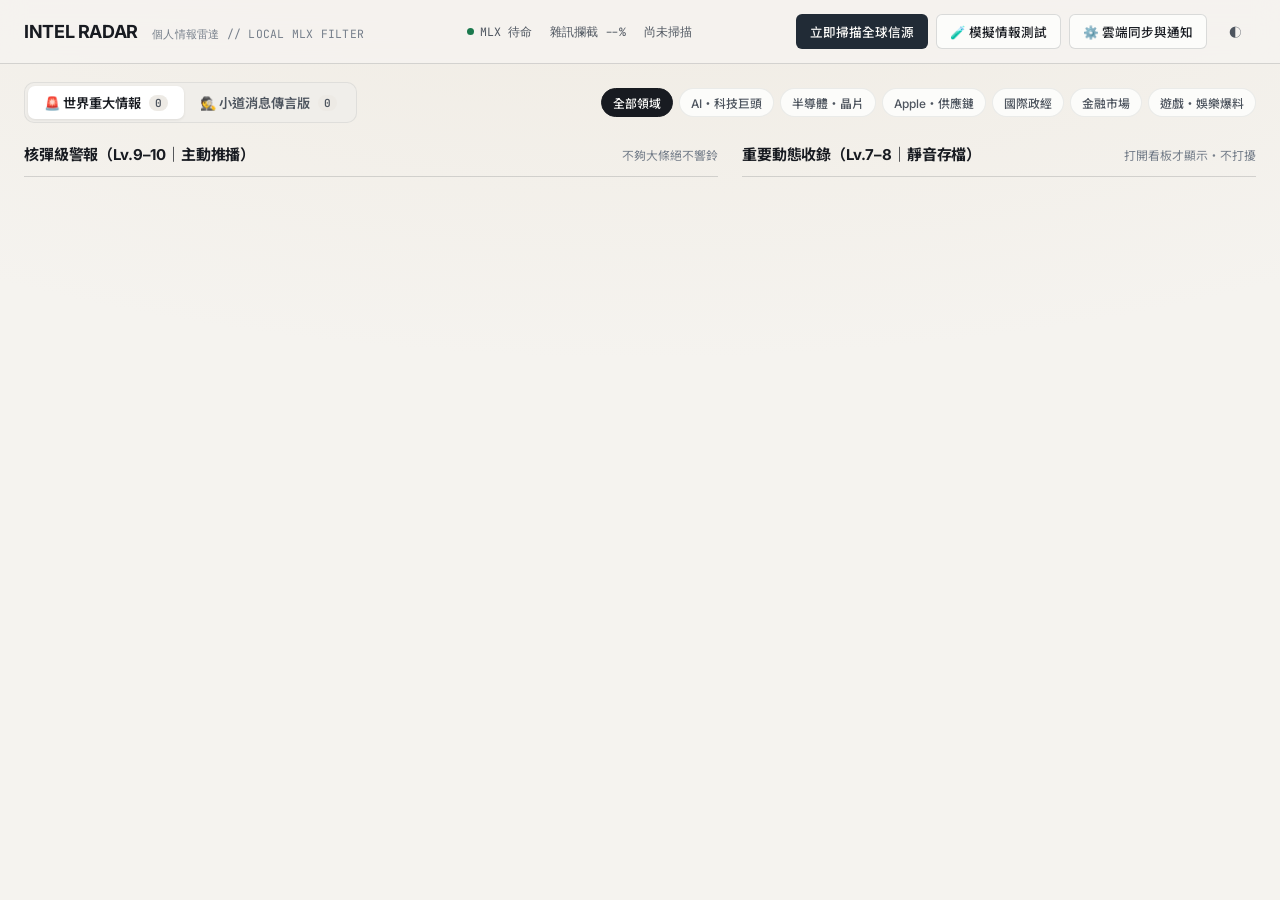
==== web/index.html @ e00a6a2a "feat: initial Intel Radar v0.1 with local MLX filter & GitHub Pages sync" ====
<!DOCTYPE html>
<html lang="zh-Hant">
<head>
  <meta charset="UTF-8" />
  <meta name="viewport" content="width=device-width, initial-scale=1.0, viewport-fit=cover" />
  <meta name="apple-mobile-web-app-capable" content="yes" />
  <meta name="apple-mobile-web-app-status-bar-style" content="default" />
  <meta name="apple-mobile-web-app-title" content="情報雷達" />
  <title>Intel Radar — 個人情報雷達與傳言判讀系統</title>
  <meta name="description" content="基於 Apple Silicon 本地 MLX 模型驅動的低雜訊全球重大新聞警報與小道消息可信度分級系統。" />
  <link rel="stylesheet" href="./index.css" />
</head>
<body>
  <!-- Top Editorial Masthead -->
  <header class="masthead">
    <div class="masthead-inner">
      <div class="brand-group">
        <h1 class="brand-title">INTEL RADAR</h1>
        <span class="brand-subtitle">個人情報雷達 // LOCAL MLX FILTER</span>
      </div>

      <div class="telemetry-strip" id="telemetryStrip">
        <span class="telemetry-item" title="本地 MLX 守門員狀態">
          <span class="status-dot" id="modelStatusDot"></span>
          <span id="modelStatusText">MLX 待命</span>
        </span>
        <span class="telemetry-item" id="noiseStatsText" title="低於門檻自動攔截的日常新聞比例">
          雜訊攔截 --%
        </span>
        <span class="telemetry-item" id="lastScanText">
          尚未掃描
        </span>
      </div>

      <div class="masthead-actions">
        <button class="btn btn-primary" id="btnScanNow" type="button">
          立即掃描全球信源
        </button>
        <button class="btn" id="btnRefreshStatic" type="button" style="display:none;">
          🔄 重新整理
        </button>
        <button class="btn" id="btnOpenSandbox" type="button">
          🧪 模擬情報測試
        </button>
        <button class="btn" id="btnOpenSettings" type="button">
          ⚙️ 雲端同步與通知
        </button>
        <button class="btn btn-ghost" id="btnToggleTheme" type="button" aria-label="切換深淺主題">
          ◐
        </button>
      </div>
    </div>
  </header>

  <!-- Live Scan Progress -->
  <div class="scan-banner" id="scanBanner" role="status" aria-live="polite">
    <div class="scan-banner-box">
      <div class="scan-banner-text" id="scanBannerText">
        正在準備掃描...
      </div>
      <div class="scan-progress-track">
        <div class="scan-progress-fill" id="scanProgressFill"></div>
      </div>
    </div>
  </div>

  <!-- Mode Switcher & Domain Chips -->
  <nav class="subbar" aria-label="情報視角與領域篩選">
    <div class="mode-tabs" role="tablist">
      <button class="mode-tab active" id="tabMajorBtn" role="tab" aria-selected="true" data-target="majorPanel" type="button">
        🚨 世界重大情報
        <span class="tab-count" id="majorTabBadge">0</span>
      </button>
      <button class="mode-tab" id="tabRumorBtn" role="tab" aria-selected="false" data-target="rumorPanel" type="button">
        🕵️ 小道消息傳言版
        <span class="tab-count" id="rumorTabBadge">0</span>
      </button>
    </div>

    <div class="domain-filters" id="domainFilters">
      <button class="filter-chip active" data-domain="ALL" type="button">全部領域</button>
      <button class="filter-chip" data-domain="AI・科技巨頭" type="button">AI・科技巨頭</button>
      <button class="filter-chip" data-domain="半導體・晶片" type="button">半導體・晶片</button>
      <button class="filter-chip" data-domain="Apple・供應鏈" type="button">Apple・供應鏈</button>
      <button class="filter-chip" data-domain="國際政經" type="button">國際政經</button>
      <button class="filter-chip" data-domain="金融市場" type="button">金融市場</button>
      <button class="filter-chip" data-domain="遊戲・娛樂爆料" type="button">遊戲・娛樂爆料</button>
    </div>
  </nav>

  <!-- Main Workspace -->
  <main class="workspace">
    <!-- Panel 1: Major World & Tech Dispatches -->
    <section class="view-panel active" id="majorPanel" aria-labelledby="tabMajorBtn">
      <div class="major-grid">
        <!-- Left: Lv.9-10 Nuclear Alerts (Push-worthy) -->
        <div>
          <div class="zone-header">
            <h2 class="zone-title">核彈級警報（Lv.9–10｜主動推播）</h2>
            <span class="zone-caption">不夠大條絕不響鈴</span>
          </div>
          <div id="nuclearList" class="card-stack"></div>
        </div>

        <!-- Right: Lv.7-8 Notable Briefs (Silent Archive) -->
        <div>
          <div class="zone-header">
            <h2 class="zone-title">重要動態收錄（Lv.7–8｜靜音存檔）</h2>
            <span class="zone-caption">打開看板才顯示・不打擾</span>
          </div>
          <div id="archivedMajorList" class="card-stack"></div>
        </div>
      </div>
    </section>

    <!-- Panel 2: Rumor Mill 3-Column Kanban -->
    <section class="view-panel" id="rumorPanel" aria-labelledby="tabRumorBtn">
      <div class="rumor-legend-bar">
        <span>
          <strong>證據計分制（防模型亂猜機率）：</strong>
          依「硬證據流出 / 爆料者紀錄 / 多方交叉印證 / 細節具體度」自動換算可信度，以 <strong>33% / 67%</strong> 為三欄分界。
        </span>
        <button class="btn btn-ghost" id="btnClearSandbox" type="button" style="display:none;">
          🧹 清除模擬測試項目
        </button>
      </div>

      <div class="rumor-columns">
        <!-- Column 1: High Likelihood (68% - 100%) -->
        <div class="rumor-col">
          <div class="rumor-col-header">
            <h2 class="rumor-col-title">
              <span class="tier-dot likely"></span>
              可能性極高
            </h2>
            <span class="tier-range" id="rangeLikelyLabel">68% – 100%</span>
          </div>
          <div class="card-stack" id="rumorLikelyList"></div>
        </div>

        <!-- Column 2: Watch List (34% - 67%) -->
        <div class="rumor-col">
          <div class="rumor-col-header">
            <h2 class="rumor-col-title">
              <span class="tier-dot watch"></span>
              待觀察風聲
            </h2>
            <span class="tier-range" id="rangeWatchLabel">34% – 67%</span>
          </div>
          <div class="card-stack" id="rumorWatchList"></div>
        </div>

        <!-- Column 3: Unlikely / Low Credibility (0% - 33%) -->
        <div class="rumor-col">
          <div class="rumor-col-header">
            <h2 class="rumor-col-title">
              <span class="tier-dot unlikely"></span>
              不太可信
            </h2>
            <span class="tier-range" id="rangeUnlikelyLabel">0% – 33%</span>
          </div>
          <div class="card-stack" id="rumorUnlikelyList"></div>
        </div>
      </div>
    </section>
  </main>

  <!-- Modal 1: Live Filter Sandbox -->
  <div class="modal-backdrop" id="sandboxModal" role="dialog" aria-modal="true" aria-labelledby="sandboxModalTitle">
    <div class="modal-card">
      <div class="modal-header">
        <h2 class="modal-title" id="sandboxModalTitle">🧪 情報判讀實驗室（測試本地 MLX 守門員）</h2>
        <button class="btn btn-ghost" id="btnCloseSandbox" type="button">✕</button>
      </div>

      <p class="form-hint" style="margin-bottom: 10px;">
        點選下方預設情境或自行輸入任意新聞／爆料，直接觀察本地模型如何區分「核彈新聞」、「三級傳言」與「日常雜訊」：
      </p>

      <div class="preset-row">
        <button class="preset-btn" type="button" data-preset="jensen">⚡ 範例1：黃仁勳重大人事震撼彈</button>
        <button class="preset-btn" type="button" data-preset="rumor_high">🟢 範例2：FCC認證+外媒雙重實錘爆料</button>
        <button class="preset-btn" type="button" data-preset="rumor_watch">🟡 範例3：單一供應鏈傳聞次世代晶片</button>
        <button class="preset-btn" type="button" data-preset="rumor_low">🔴 範例4：匿名網友離譜假爆料</button>
        <button class="preset-btn" type="button" data-preset="noise">🗑️ 範例5：無聊日常促銷雜訊</button>
      </div>

      <div class="form-group">
        <label class="form-label" for="sandboxTitleInput">測試標題（中英文皆可）</label>
        <input class="form-input" id="sandboxTitleInput" type="text" placeholder="例如：Breaking: Jensen Huang announces sudden return to lead new NVIDIA AI division..." />
      </div>

      <div class="form-group">
        <label class="form-label" for="sandboxSummaryInput">補充內文摘要（選填）</label>
        <textarea class="form-textarea" id="sandboxSummaryInput" placeholder="輸入幾句背景描述，讓模型檢查細節與證據..."></textarea>
      </div>

      <div class="form-group">
        <label class="form-label" for="sandboxSourceSelect">模擬信源背景與共振程度</label>
        <select class="form-select" id="sandboxSourceSelect">
          <option value="tier1_multi">🏛️ 多家一線外媒同時報導 (Reuters + Bloomberg + CNBC 共振)</option>
          <option value="hard_leak">📄 監管認證/跑分庫流出 + 科技媒體轉載 (雙信源印證)</option>
          <option value="known_leaker">👤 知名科技爆料頻道 / 單一供應鏈消息</option>
          <option value="anon_blog">❓ 匿名論壇單一貼文 (無佐證)</option>
        </select>
      </div>

      <div class="sandbox-result-box" id="sandboxResultBox"></div>

      <div class="modal-actions">
        <button class="btn" id="btnClearSandboxModal" type="button">清除看板上的測試項目</button>
        <button class="btn btn-primary" id="btnRunSandbox" type="button">送交本地模型判讀</button>
      </div>
    </div>
  </div>

  <!-- Modal 2: Settings & Mobile Notification Channels -->
  <div class="modal-backdrop" id="settingsModal" role="dialog" aria-modal="true" aria-labelledby="settingsModalTitle">
    <div class="modal-card">
      <div class="modal-header">
        <h2 class="modal-title" id="settingsModalTitle">⚙️ GitHub Pages 雲端看板、主副手與手機推播</h2>
        <button class="btn btn-ghost" id="btnCloseSettings" type="button">✕</button>
      </div>

      <div class="form-group" style="padding: 12px 14px; background: var(--bg-sunken); border-radius: var(--radius-md); border: 1px solid var(--line-subtle); margin-bottom: 16px;">
        <div style="font-weight: 700; font-size: 0.88rem; margin-bottom: 8px;">☁️ GitHub Pages 雲端看板同步（手機隨時點網址看）</div>
        <div class="form-row-2">
          <div class="form-group" style="margin-bottom: 10px;">
            <label class="form-label" for="setGhRepo">GitHub 倉庫 (帳號/Repo名)</label>
            <input class="form-input" id="setGhRepo" type="text" placeholder="例如：joeychen/intel-radar" />
          </div>
          <div class="form-group" style="margin-bottom: 10px;">
            <label class="form-label" for="setGhToken">GitHub Personal Access Token</label>
            <input class="form-input" id="setGhToken" type="password" placeholder="ghp_... 或 github_pat_..." />
          </div>
        </div>
        <div class="form-row-2">
          <div class="form-group" style="margin-bottom: 6px;">
            <label class="form-label" for="setNodeRole">本機主副手角色</label>
            <select class="form-select" id="setNodeRole">
              <option value="primary">🥇 Primary 主手（定時主動更新）</option>
              <option value="secondary">🥈 Secondary 副手（主手逾 25 分鐘未動才接手）</option>
            </select>
          </div>
          <div class="form-group" style="margin-bottom: 6px;">
            <label class="form-label" for="setNodeName">本機節點代號</label>
            <input class="form-input" id="setNodeName" type="text" placeholder="Mac-Primary" />
          </div>
        </div>
        <div class="form-hint">Token 僅保存在你這台電腦本地 SQLite，匯出至 GitHub 的 <code>state.json</code> 會自動剝除所有金鑰。</div>
        <div style="margin-top: 10px; display: flex; align-items: center; gap: 10px; flex-wrap: wrap;">
          <button class="btn btn-primary" id="btnPublishGh" type="button">🚀 立即發佈 / 更新至 GitHub Pages</button>
          <span id="ghPublishStatus" style="font-size: 0.8rem; color: var(--ink-secondary);"></span>
        </div>
      </div>

      <div class="form-row-2">
        <div class="form-group">
          <label class="form-label" for="setMajorMin">重大新聞響鈴門檻 (Lv.8–10)</label>
          <input class="form-input" id="setMajorMin" type="number" min="8" max="10" value="9" />
          <div class="form-hint">預設 Lv.9：只有世界級/巨頭震撼彈才主動推播</div>
        </div>
        <div class="form-group">
          <label class="form-label" for="setScanMin">背景自動巡檢間隔 (分鐘)</label>
          <input class="form-input" id="setScanMin" type="number" min="5" max="180" value="15" />
          <div class="form-hint">預設每 15 分鐘抓一輪新情報</div>
        </div>
      </div>

      <div class="form-row-2">
        <div class="form-group">
          <label class="form-label" for="setRumorLow">傳言「不太可信」上限 (%)</label>
          <input class="form-input" id="setRumorLow" type="number" min="15" max="49" value="33" />
        </div>
        <div class="form-group">
          <label class="form-label" for="setRumorWatch">傳言「待觀察」上限 (%)</label>
          <input class="form-input" id="setRumorWatch" type="number" min="50" max="85" value="67" />
        </div>
      </div>

      <div class="form-group">
        <label class="form-label" for="setNotifyMacos">macOS 桌面原生通知</label>
        <select class="form-select" id="setNotifyMacos">
          <option value="true">開啟（觸發 Lv.9+ 或傳言升檔時彈出系統通知）</option>
          <option value="false">關閉</option>
        </select>
      </div>

      <div class="form-group">
        <label class="form-label" for="setNtfyTopic">📱 手機推播方案 A：ntfy.sh 主題名稱（iOS / Android 免註冊最快）</label>
        <input class="form-input" id="setNtfyTopic" type="text" placeholder="例如：joey-intel-radar-9921（手機裝 ntfy App 訂閱同名主題即可）" />
      </div>

      <div class="form-group">
        <label class="form-label" for="setBarkUrl">📱 手機推播方案 B：iOS Bark 伺服器網址</label>
        <input class="form-input" id="setBarkUrl" type="text" placeholder="例如：https://api.day.app/你的BarkKey" />
      </div>

      <div class="form-row-2">
        <div class="form-group">
          <label class="form-label" for="setTgToken">📱 方案 C：Telegram Bot Token</label>
          <input class="form-input" id="setTgToken" type="password" placeholder="123456:ABC-DEF..." />
        </div>
        <div class="form-group">
          <label class="form-label" for="setTgChat">Telegram Chat ID</label>
          <input class="form-input" id="setTgChat" type="text" placeholder="例如：-100123456789" />
        </div>
      </div>

      <div class="modal-actions">
        <button class="btn" id="btnTestPush" type="button">🔔 發送測試推播</button>
        <button class="btn btn-primary" id="btnSaveSettings" type="button">儲存設定</button>
      </div>
    </div>
  </div>

  <div class="toast" id="toastBox" role="status" aria-live="polite"></div>

  <script src="./app.js"></script>
</body>
</html>
---- web/index.css ----
/* ==========================================================================
   INTEL RADAR — Editorial Intelligence Dossier Design System
   Warm archival paper & precision ink typography. Zero decorative fluff.
   ========================================================================== */

@import url('https://fonts.googleapis.com/css2?family=Inter:wght@400;500;600;700&family=JetBrains+Mono:wght@400;500;600&family=Noto+Sans+TC:wght@400;500;600;700&display=swap');

:root {
  /* Surfaces — Warm Archival Paper */
  --bg-canvas: hsl(40, 23%, 95%);
  --bg-surface: hsl(42, 33%, 98.5%);
  --bg-subtle: hsl(38, 18%, 91.5%);
  --bg-elevated: hsl(0, 0%, 100%);
  --bg-sunken: hsl(38, 16%, 93%);

  /* Ink & Typography */
  --ink-primary: hsl(215, 16%, 11%);
  --ink-secondary: hsl(215, 10%, 34%);
  --ink-muted: hsl(215, 8%, 50%);
  --ink-faint: hsl(215, 7%, 66%);

  /* Hairlines & Shadows */
  --line-subtle: hsla(215, 14%, 15%, 0.08);
  --line-strong: hsla(215, 14%, 15%, 0.16);
  --shadow-card: 0 1px 2px hsla(215, 20%, 10%, 0.04), 0 6px 18px hsla(215, 20%, 10%, 0.035);
  --shadow-modal: 0 24px 60px hsla(215, 25%, 8%, 0.18), 0 2px 8px hsla(215, 25%, 8%, 0.08);

  /* Semantic Intelligence Accents (No violet/purple) */
  --signal-nuclear: hsl(7, 68%, 46%);
  --signal-nuclear-bg: hsla(7, 75%, 48%, 0.075);
  --signal-nuclear-tint: hsla(7, 75%, 48%, 0.14);

  --signal-likely: hsl(152, 63%, 29%);
  --signal-likely-bg: hsla(152, 63%, 32%, 0.08);

  --signal-watch: hsl(32, 81%, 38%);
  --signal-watch-bg: hsla(36, 86%, 44%, 0.09);

  --signal-unlikely: hsl(215, 10%, 44%);
  --signal-unlikely-bg: hsla(215, 12%, 44%, 0.08);

  --signal-action: hsl(212, 24%, 17%);
  --signal-action-hover: hsl(212, 26%, 24%);
  --signal-action-ink: hsl(40, 30%, 98%);

  /* Radii & Spacing */
  --radius-sm: 6px;
  --radius-md: 10px;
  --radius-lg: 14px;
  --font-sans: 'Inter', 'Noto Sans TC', -apple-system, BlinkMacSystemFont, sans-serif;
  --font-mono: 'JetBrains Mono', ui-monospace, SFMono-Regular, monospace;
}

[data-theme="dark"] {
  --bg-canvas: hsl(215, 15%, 9%);
  --bg-surface: hsl(215, 14%, 12.5%);
  --bg-subtle: hsl(215, 13%, 16%);
  --bg-elevated: hsl(215, 14%, 15%);
  --bg-sunken: hsl(215, 16%, 10.5%);

  --ink-primary: hsl(40, 20%, 94%);
  --ink-secondary: hsl(215, 10%, 70%);
  --ink-muted: hsl(215, 8%, 54%);
  --ink-faint: hsl(215, 8%, 38%);

  --line-subtle: hsla(40, 20%, 90%, 0.08);
  --line-strong: hsla(40, 20%, 90%, 0.16);
  --shadow-card: 0 2px 8px hsla(0, 0%, 0%, 0.28);
  --shadow-modal: 0 24px 64px hsla(0, 0%, 0%, 0.55);

  --signal-nuclear: hsl(8, 78%, 60%);
  --signal-nuclear-bg: hsla(8, 78%, 56%, 0.12);
  --signal-nuclear-tint: hsla(8, 78%, 56%, 0.2);

  --signal-likely: hsl(152, 56%, 50%);
  --signal-likely-bg: hsla(152, 56%, 45%, 0.12);

  --signal-watch: hsl(36, 86%, 56%);
  --signal-watch-bg: hsla(36, 86%, 50%, 0.12);

  --signal-unlikely: hsl(215, 12%, 64%);
  --signal-unlikely-bg: hsla(215, 12%, 55%, 0.12);

  --signal-action: hsl(40, 24%, 92%);
  --signal-action-hover: hsl(40, 30%, 98%);
  --signal-action-ink: hsl(215, 18%, 11%);
}

*, *::before, *::after {
  box-sizing: border-box;
  margin: 0;
  padding: 0;
}

html {
  font-size: 15px;
  -webkit-font-smoothing: antialiased;
  -moz-osx-font-smoothing: grayscale;
}

body {
  font-family: var(--font-sans);
  background-color: var(--bg-canvas);
  background-image: radial-gradient(ellipse 90% 50% at 50% -10%, hsla(38, 35%, 82%, 0.28), transparent);
  color: var(--ink-primary);
  line-height: 1.55;
  min-height: 100vh;
  display: flex;
  flex-direction: column;
}

[data-theme="dark"] body {
  background-image: radial-gradient(ellipse 90% 45% at 50% -15%, hsla(210, 20%, 22%, 0.25), transparent);
}

/* ==========================================================================
   Top Editorial Masthead
   ========================================================================== */

.masthead {
  position: sticky;
  top: 0;
  z-index: 30;
  background: color-mix(in srgb, var(--bg-canvas) 88%, transparent);
  backdrop-filter: blur(12px);
  -webkit-backdrop-filter: blur(12px);
  border-bottom: 1px solid var(--line-strong);
}

.masthead-inner {
  max-width: 1420px;
  margin: 0 auto;
  padding: 14px 24px;
  display: flex;
  align-items: center;
  justify-content: space-between;
  gap: 16px;
  flex-wrap: wrap;
}

.brand-group {
  display: flex;
  align-items: baseline;
  gap: 14px;
  flex-wrap: wrap;
}

.brand-title {
  font-size: 1.2rem;
  font-weight: 700;
  letter-spacing: -0.02em;
  color: var(--ink-primary);
}

.brand-subtitle {
  font-family: var(--font-mono);
  font-size: 0.76rem;
  color: var(--ink-muted);
  letter-spacing: 0.02em;
}

.telemetry-strip {
  display: flex;
  align-items: center;
  gap: 18px;
  font-family: var(--font-mono);
  font-size: 0.77rem;
  color: var(--ink-secondary);
  font-variant-numeric: tabular-nums;
}

.telemetry-item {
  display: inline-flex;
  align-items: center;
  gap: 6px;
}

.status-dot {
  width: 7px;
  height: 7px;
  border-radius: 50%;
  background: var(--signal-likely);
  display: inline-block;
}

.status-dot.busy {
  background: var(--signal-watch);
}

.masthead-actions {
  display: flex;
  align-items: center;
  gap: 8px;
  flex-wrap: wrap;
}

/* ==========================================================================
   Buttons & Inputs
   ========================================================================== */

.btn {
  display: inline-flex;
  align-items: center;
  justify-content: center;
  gap: 6px;
  font-family: var(--font-sans);
  font-size: 0.84rem;
  font-weight: 500;
  padding: 7px 13px;
  border-radius: var(--radius-sm);
  border: 1px solid var(--line-strong);
  background: var(--bg-surface);
  color: var(--ink-primary);
  cursor: pointer;
  transition: background-color 0.15s ease, transform 0.1s ease, opacity 0.15s ease;
  white-space: nowrap;
}

.btn:hover:not(:disabled) {
  background: var(--bg-subtle);
}

.btn:active:not(:disabled) {
  transform: translateY(1px);
}

.btn:disabled {
  opacity: 0.55;
  cursor: not-allowed;
}

.btn-primary {
  background: var(--signal-action);
  color: var(--signal-action-ink);
  border-color: transparent;
}

.btn-primary:hover:not(:disabled) {
  background: var(--signal-action-hover);
}

.btn-ghost {
  background: transparent;
  border-color: transparent;
  color: var(--ink-secondary);
}

.btn-ghost:hover:not(:disabled) {
  background: var(--bg-subtle);
  color: var(--ink-primary);
}

/* ==========================================================================
   Live Scan Progress Banner
   ========================================================================== */

.scan-banner {
  max-width: 1420px;
  width: 100%;
  margin: 12px auto 0;
  padding: 0 24px;
  display: none;
}

.scan-banner.active {
  display: block;
}

.scan-banner-box {
  background: var(--bg-surface);
  border: 1px solid var(--line-strong);
  border-radius: var(--radius-md);
  padding: 11px 16px;
  display: flex;
  align-items: center;
  justify-content: space-between;
  gap: 16px;
  box-shadow: var(--shadow-card);
}

.scan-banner-text {
  font-size: 0.84rem;
  color: var(--ink-secondary);
  overflow: hidden;
  text-overflow: ellipsis;
  white-space: nowrap;
}

.scan-banner-text strong {
  color: var(--ink-primary);
  font-family: var(--font-mono);
}

.scan-progress-track {
  width: 180px;
  height: 5px;
  background: var(--bg-subtle);
  border-radius: 99px;
  overflow: hidden;
  flex-shrink: 0;
}

.scan-progress-fill {
  height: 100%;
  background: var(--ink-primary);
  width: 15%;
  transition: width 0.25s ease;
}

/* ==========================================================================
   Navigation Bar & Domain Filter
   ========================================================================== */

.subbar {
  max-width: 1420px;
  width: 100%;
  margin: 0 auto;
  padding: 18px 24px 10px;
  display: flex;
  align-items: center;
  justify-content: space-between;
  gap: 16px;
  flex-wrap: wrap;
}

.mode-tabs {
  display: inline-flex;
  background: var(--bg-sunken);
  padding: 3px;
  border-radius: var(--radius-md);
  border: 1px solid var(--line-subtle);
}

.mode-tab {
  border: none;
  background: transparent;
  color: var(--ink-secondary);
  font-family: var(--font-sans);
  font-size: 0.88rem;
  font-weight: 600;
  padding: 7px 16px;
  border-radius: 7px;
  cursor: pointer;
  display: inline-flex;
  align-items: center;
  gap: 8px;
  transition: background-color 0.16s ease, color 0.16s ease;
}

.mode-tab.active {
  background: var(--bg-elevated);
  color: var(--ink-primary);
  box-shadow: 0 1px 3px hsla(0, 0%, 0%, 0.08);
}

.tab-count {
  font-family: var(--font-mono);
  font-size: 0.74rem;
  padding: 1px 6px;
  border-radius: 99px;
  background: var(--bg-subtle);
  color: var(--ink-secondary);
}

.tab-count.alert {
  background: var(--signal-nuclear);
  color: #fff;
}

.domain-filters {
  display: flex;
  align-items: center;
  gap: 6px;
  flex-wrap: wrap;
}

.filter-chip {
  font-family: var(--font-sans);
  font-size: 0.79rem;
  font-weight: 500;
  padding: 5px 11px;
  border-radius: 99px;
  border: 1px solid var(--line-subtle);
  background: var(--bg-surface);
  color: var(--ink-secondary);
  cursor: pointer;
  transition: all 0.15s ease;
}

.filter-chip:hover {
  border-color: var(--line-strong);
  color: var(--ink-primary);
}

.filter-chip.active {
  background: var(--ink-primary);
  color: var(--bg-surface);
  border-color: var(--ink-primary);
}

/* ==========================================================================
   Main Content Layout
   ========================================================================== */

.workspace {
  max-width: 1420px;
  width: 100%;
  margin: 0 auto;
  padding: 10px 24px 48px;
  flex: 1;
}

.view-panel {
  display: none;
}

.view-panel.active {
  display: block;
}

/* ==========================================================================
   Major Dispatches View
   ========================================================================== */

.major-grid {
  display: grid;
  grid-template-columns: minmax(0, 1.35fr) minmax(0, 1fr);
  gap: 24px;
  align-items: start;
}

@media (max-width: 980px) {
  .major-grid {
    grid-template-columns: 1fr;
  }
}

.zone-header {
  display: flex;
  align-items: baseline;
  justify-content: space-between;
  padding-bottom: 10px;
  margin-bottom: 14px;
  border-bottom: 1px solid var(--line-strong);
}

.zone-title {
  font-size: 1rem;
  font-weight: 700;
  letter-spacing: -0.01em;
  display: flex;
  align-items: center;
  gap: 8px;
}

.zone-caption {
  font-size: 0.79rem;
  color: var(--ink-muted);
}

.calm-watch-state {
  background: var(--bg-surface);
  border: 1px solid var(--line-subtle);
  border-radius: var(--radius-lg);
  padding: 36px 28px;
  text-align: center;
  box-shadow: var(--shadow-card);
}

.calm-watch-icon {
  font-size: 1.65rem;
  margin-bottom: 8px;
}

.calm-watch-title {
  font-size: 1.02rem;
  font-weight: 600;
  color: var(--ink-primary);
  margin-bottom: 6px;
}

.calm-watch-desc {
  font-size: 0.86rem;
  color: var(--ink-secondary);
  max-width: 460px;
  margin: 0 auto 16px;
}

.card-stack {
  display: flex;
  flex-direction: column;
  gap: 12px;
}

.intel-card {
  background: var(--bg-surface);
  border: 1px solid var(--line-subtle);
  border-radius: var(--radius-md);
  padding: 16px 18px;
  box-shadow: var(--shadow-card);
  transition: transform 0.14s ease, box-shadow 0.14s ease;
}

.intel-card:hover {
  transform: translateY(-1px);
}

.intel-card.nuclear {
  background: linear-gradient(180deg, var(--signal-nuclear-bg), var(--bg-surface) 68%);
  border-color: var(--line-strong);
}

.card-meta-top {
  display: flex;
  align-items: center;
  justify-content: space-between;
  gap: 8px;
  margin-bottom: 8px;
  flex-wrap: wrap;
}

.meta-badges {
  display: flex;
  align-items: center;
  gap: 6px;
  flex-wrap: wrap;
}

.level-tag {
  font-family: var(--font-mono);
  font-size: 0.73rem;
  font-weight: 600;
  padding: 2px 7px;
  border-radius: 4px;
  background: var(--bg-subtle);
  color: var(--ink-primary);
}

.level-tag.nuclear {
  background: var(--signal-nuclear);
  color: #fff;
}

.domain-tag {
  font-size: 0.74rem;
  font-weight: 500;
  color: var(--ink-secondary);
  background: var(--bg-sunken);
  padding: 2px 8px;
  border-radius: 4px;
}

.sandbox-tag {
  font-family: var(--font-mono);
  font-size: 0.7rem;
  padding: 2px 6px;
  border-radius: 4px;
  background: var(--signal-watch-bg);
  color: var(--signal-watch);
}

.time-stamp {
  font-family: var(--font-mono);
  font-size: 0.73rem;
  color: var(--ink-muted);
  font-variant-numeric: tabular-nums;
}

.card-headline {
  font-size: 1.04rem;
  font-weight: 700;
  line-height: 1.4;
  letter-spacing: -0.01em;
  color: var(--ink-primary);
  margin-bottom: 6px;
}

.intel-card.nuclear .card-headline {
  font-size: 1.15rem;
}

.card-summary {
  font-size: 0.89rem;
  color: var(--ink-secondary);
  line-height: 1.58;
  margin-bottom: 11px;
}

.evidence-row {
  display: flex;
  align-items: center;
  gap: 6px;
  flex-wrap: wrap;
  margin-bottom: 10px;
}

.evidence-pill {
  font-size: 0.73rem;
  padding: 2px 8px;
  border-radius: 4px;
  background: var(--bg-sunken);
  color: var(--ink-secondary);
}

.evidence-pill.upgraded {
  background: var(--signal-likely-bg);
  color: var(--signal-likely);
  font-weight: 600;
}

.card-footer {
  display: flex;
  align-items: center;
  justify-content: space-between;
  gap: 10px;
  padding-top: 9px;
  border-top: 1px solid var(--line-subtle);
  font-size: 0.77rem;
  color: var(--ink-muted);
  flex-wrap: wrap;
}

.source-links {
  display: flex;
  align-items: center;
  gap: 8px;
  flex-wrap: wrap;
}

.source-link {
  color: var(--ink-secondary);
  text-decoration: none;
  font-weight: 500;
  border-bottom: 1px dotted var(--ink-faint);
}

.source-link:hover {
  color: var(--ink-primary);
  border-bottom-style: solid;
}

.raw-title-hint {
  font-size: 0.75rem;
  color: var(--ink-muted);
  margin-bottom: 8px;
  font-style: italic;
}

/* ==========================================================================
   Rumor Mill 3-Column Kanban
   ========================================================================== */

.rumor-legend-bar {
  background: var(--bg-surface);
  border: 1px solid var(--line-subtle);
  border-radius: var(--radius-md);
  padding: 10px 16px;
  margin-bottom: 18px;
  display: flex;
  align-items: center;
  justify-content: space-between;
  gap: 12px;
  font-size: 0.82rem;
  color: var(--ink-secondary);
  flex-wrap: wrap;
}

.rumor-columns {
  display: grid;
  grid-template-columns: repeat(3, minmax(0, 1fr));
  gap: 18px;
  align-items: start;
}

@media (max-width: 1060px) {
  .rumor-columns {
    grid-template-columns: 1fr;
  }
}

.rumor-col {
  background: var(--bg-sunken);
  border: 1px solid var(--line-subtle);
  border-radius: var(--radius-lg);
  padding: 14px;
}

.rumor-col-header {
  display: flex;
  align-items: center;
  justify-content: space-between;
  padding-bottom: 11px;
  margin-bottom: 12px;
  border-bottom: 1px solid var(--line-strong);
}

.rumor-col-title {
  font-size: 0.95rem;
  font-weight: 700;
  display: flex;
  align-items: center;
  gap: 7px;
}

.tier-dot {
  width: 9px;
  height: 9px;
  border-radius: 50%;
  display: inline-block;
}

.tier-dot.likely { background: var(--signal-likely); }
.tier-dot.watch { background: var(--signal-watch); }
.tier-dot.unlikely { background: var(--signal-unlikely); }

.tier-range {
  font-family: var(--font-mono);
  font-size: 0.74rem;
  color: var(--ink-muted);
}

/* Credibility Meter inside Rumor Cards */
.cred-meter-wrap {
  display: flex;
  align-items: center;
  gap: 9px;
  margin-bottom: 9px;
}

.cred-pct {
  font-family: var(--font-mono);
  font-size: 0.84rem;
  font-weight: 700;
  font-variant-numeric: tabular-nums;
  min-width: 40px;
}

.cred-pct.likely { color: var(--signal-likely); }
.cred-pct.watch { color: var(--signal-watch); }
.cred-pct.unlikely { color: var(--signal-unlikely); }

.cred-bar-track {
  flex: 1;
  height: 5px;
  background: var(--bg-subtle);
  border-radius: 99px;
  overflow: hidden;
}

.cred-bar-fill {
  height: 100%;
  border-radius: 99px;
}

.cred-bar-fill.likely { background: var(--signal-likely); }
.cred-bar-fill.watch { background: var(--signal-watch); }
.cred-bar-fill.unlikely { background: var(--signal-unlikely); }

.empty-col-note {
  padding: 26px 14px;
  text-align: center;
  font-size: 0.83rem;
  color: var(--ink-muted);
}

/* ==========================================================================
   Modals (Sandbox Lab & Settings)
   ========================================================================== */

.modal-backdrop {
  position: fixed;
  inset: 0;
  z-index: 60;
  background: hsla(215, 20%, 8%, 0.48);
  backdrop-filter: blur(4px);
  display: none;
  align-items: center;
  justify-content: center;
  padding: 20px;
}

.modal-backdrop.open {
  display: flex;
}

.modal-card {
  background: var(--bg-surface);
  border: 1px solid var(--line-strong);
  border-radius: var(--radius-lg);
  box-shadow: var(--shadow-modal);
  width: 100%;
  max-width: 620px;
  max-height: 90vh;
  overflow-y: auto;
  padding: 24px;
}

.modal-header {
  display: flex;
  align-items: center;
  justify-content: space-between;
  margin-bottom: 16px;
  padding-bottom: 12px;
  border-bottom: 1px solid var(--line-subtle);
}

.modal-title {
  font-size: 1.08rem;
  font-weight: 700;
}

.form-group {
  margin-bottom: 14px;
}

.form-label {
  display: block;
  font-size: 0.82rem;
  font-weight: 600;
  color: var(--ink-primary);
  margin-bottom: 5px;
}

.form-hint {
  font-size: 0.76rem;
  color: var(--ink-muted);
  margin-top: 4px;
}

.form-input, .form-select, .form-textarea {
  width: 100%;
  font-family: var(--font-sans);
  font-size: 0.88rem;
  padding: 9px 11px;
  border-radius: var(--radius-sm);
  border: 1px solid var(--line-strong);
  background: var(--bg-elevated);
  color: var(--ink-primary);
}

.form-textarea {
  min-height: 76px;
  resize: vertical;
}

.preset-row {
  display: flex;
  gap: 6px;
  flex-wrap: wrap;
  margin-bottom: 14px;
}

.preset-btn {
  font-size: 0.76rem;
  padding: 4px 9px;
  border-radius: 5px;
  border: 1px solid var(--line-strong);
  background: var(--bg-sunken);
  color: var(--ink-secondary);
  cursor: pointer;
}

.preset-btn:hover {
  color: var(--ink-primary);
  background: var(--bg-subtle);
}

.sandbox-result-box {
  margin-top: 16px;
  padding: 14px;
  border-radius: var(--radius-md);
  background: var(--bg-sunken);
  border: 1px solid var(--line-strong);
  font-size: 0.85rem;
  display: none;
}

.sandbox-result-box.show {
  display: block;
}

.form-row-2 {
  display: grid;
  grid-template-columns: 1fr 1fr;
  gap: 12px;
}

.modal-actions {
  display: flex;
  align-items: center;
  justify-content: flex-end;
  gap: 10px;
  margin-top: 18px;
  padding-top: 14px;
  border-top: 1px solid var(--line-subtle);
}

.toast {
  position: fixed;
  bottom: 22px;
  right: 22px;
  z-index: 80;
  background: var(--ink-primary);
  color: var(--bg-surface);
  padding: 10px 16px;
  border-radius: var(--radius-sm);
  font-size: 0.84rem;
  font-weight: 500;
  box-shadow: var(--shadow-modal);
  opacity: 0;
  transform: translateY(8px);
  pointer-events: none;
  transition: opacity 0.2s ease, transform 0.2s ease;
}

.toast.show {
  opacity: 1;
  transform: translateY(0);
}

/* ==========================================================================
   Mobile & Phone Viewport Polish (GitHub Pages Mobile View)
   ========================================================================== */

@media (max-width: 680px) {
  .masthead-inner {
    padding: 11px 16px;
    gap: 10px;
  }
  .telemetry-strip {
    width: 100%;
    order: 3;
    gap: 12px;
    font-size: 0.73rem;
    overflow-x: auto;
    white-space: nowrap;
  }
  .subbar {
    padding: 12px 16px 8px;
    gap: 10px;
  }
  .mode-tabs {
    width: 100%;
    display: grid;
    grid-template-columns: 1fr 1fr;
  }
  .mode-tab {
    justify-content: center;
    padding: 8px 10px;
    font-size: 0.84rem;
  }
  .domain-filters {
    width: 100%;
    flex-wrap: nowrap;
    overflow-x: auto;
    padding-bottom: 4px;
    -webkit-overflow-scrolling: touch;
  }
  .filter-chip {
    flex-shrink: 0;
  }
  .workspace {
    padding: 8px 16px 36px;
  }
  .form-row-2 {
    grid-template-columns: 1fr;
  }
}
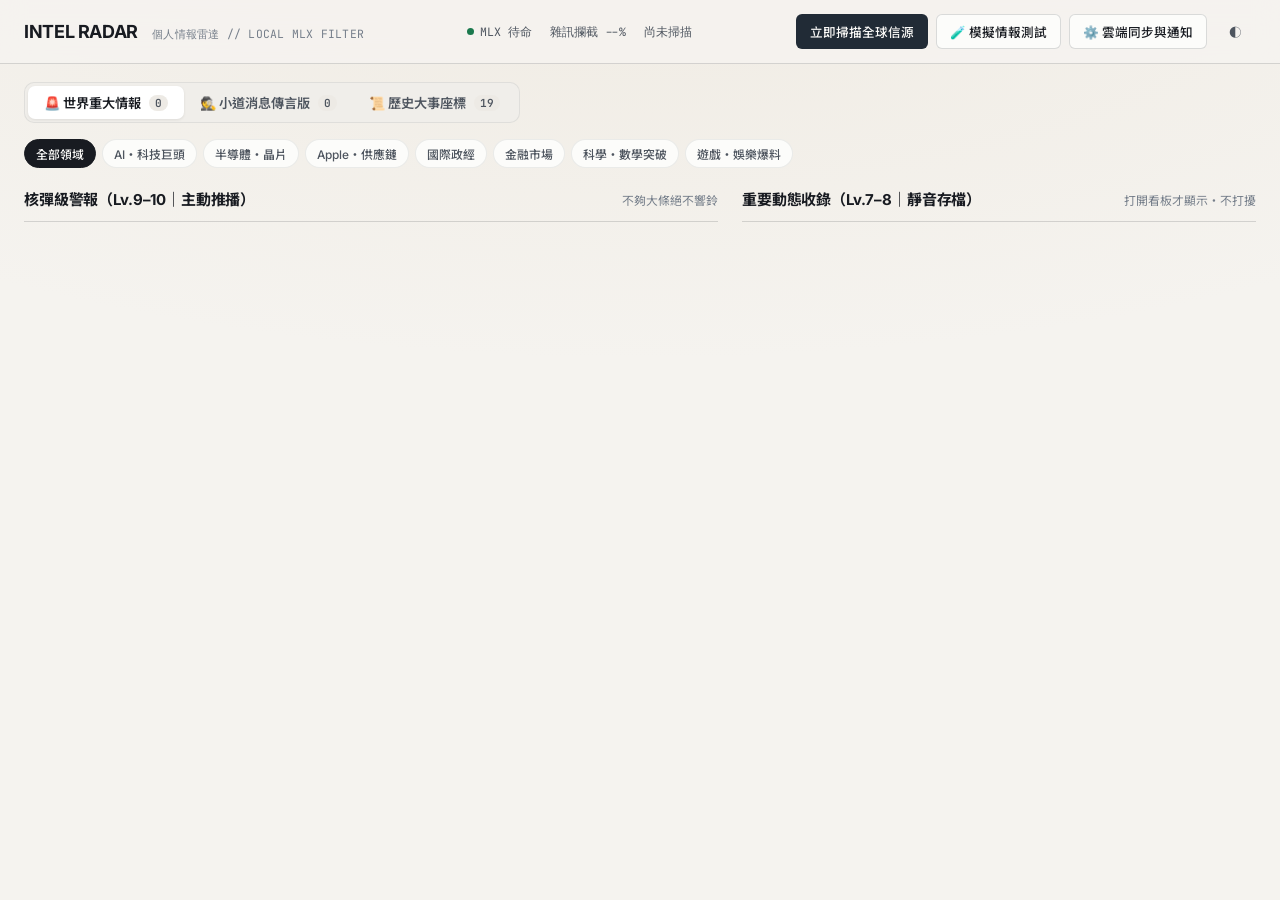
==== commit 79a67ed4: "feat: add 1/5/10/30y funnel history tab & pure-cloud batch runner" ====
--- a/web/index.html
+++ b/web/index.html
@@ -75,6 +75,10 @@
         🕵️ 小道消息傳言版
         <span class="tab-count" id="rumorTabBadge">0</span>
       </button>
+      <button class="mode-tab" id="tabHistoryBtn" role="tab" aria-selected="false" data-target="historyPanel" type="button">
+        📜 歷史大事座標
+        <span class="tab-count" id="historyTabBadge">0</span>
+      </button>
     </div>
 
     <div class="domain-filters" id="domainFilters">
@@ -84,6 +88,7 @@
       <button class="filter-chip" data-domain="Apple・供應鏈" type="button">Apple・供應鏈</button>
       <button class="filter-chip" data-domain="國際政經" type="button">國際政經</button>
       <button class="filter-chip" data-domain="金融市場" type="button">金融市場</button>
+      <button class="filter-chip" data-domain="科學・能源" type="button">科學・數學突破</button>
       <button class="filter-chip" data-domain="遊戲・娛樂爆料" type="button">遊戲・娛樂爆料</button>
     </div>
   </nav>
@@ -163,6 +168,26 @@
         </div>
       </div>
     </section>
+
+    <!-- Panel 3: Funnel Historical Chronicle (1y / 5y / 10y / 30y) -->
+    <section class="view-panel" id="historyPanel" aria-labelledby="tabHistoryBtn">
+      <div class="history-toolbar">
+        <div class="history-select-group">
+          <label class="history-select-label" for="historyRangeSelect">時間跨度與濃縮門檻</label>
+          <select class="form-select history-range-select" id="historyRangeSelect">
+            <option value="1">過去 1 年（Lv.8.5+ 年度大事）</option>
+            <option value="5">過去 5 年（Lv.9.0+ 五年格局劇變）</option>
+            <option value="10" selected>過去 10 年（Lv.9.5+ 十年時代轉折）</option>
+            <option value="30">過去 30 年（Lv.10 教科書級歷史座標）</option>
+          </select>
+        </div>
+        <div class="history-meta-note" id="historyMetaNote">
+          漏斗濃縮式：時間跨度越長，入選門檻越嚴格；未來抓到的 Lv.9+ 核彈新聞也會自動沉澱進來。
+        </div>
+      </div>
+
+      <div class="timeline-container" id="historyTimelineList"></div>
+    </section>
   </main>
 
   <!-- Modal 1: Live Filter Sandbox -->
@@ -223,15 +248,20 @@
       </div>
 
       <div class="form-group" style="padding: 12px 14px; background: var(--bg-sunken); border-radius: var(--radius-md); border: 1px solid var(--line-subtle); margin-bottom: 16px;">
-        <div style="font-weight: 700; font-size: 0.88rem; margin-bottom: 8px;">☁️ GitHub Pages 雲端看板同步（手機隨時點網址看）</div>
+        <div style="display:flex; align-items:center; justify-content:space-between; gap:8px; flex-wrap:wrap; margin-bottom: 8px;">
+          <span style="font-weight: 700; font-size: 0.88rem;">☁️ GitHub Pages 一鍵上線（免手動建倉庫）</span>
+          <a class="btn" href="https://github.com/settings/tokens/new?description=IntelRadar&scopes=public_repo" target="_blank" rel="noopener noreferrer" style="text-decoration:none; font-size:0.78rem; padding:4px 10px;">
+            🔑 1. 點我開啟 GitHub 快速授權頁 ↗
+          </a>
+        </div>
         <div class="form-row-2">
           <div class="form-group" style="margin-bottom: 10px;">
-            <label class="form-label" for="setGhRepo">GitHub 倉庫 (帳號/Repo名)</label>
-            <input class="form-input" id="setGhRepo" type="text" placeholder="例如：joeychen/intel-radar" />
+            <label class="form-label" for="setGhToken">2. 貼上產生的授權碼 (ghp_...)</label>
+            <input class="form-input" id="setGhToken" type="password" placeholder="在授權頁滑到底按綠色 Generate 貼回這裡" />
           </div>
           <div class="form-group" style="margin-bottom: 10px;">
-            <label class="form-label" for="setGhToken">GitHub Personal Access Token</label>
-            <input class="form-input" id="setGhToken" type="password" placeholder="ghp_... 或 github_pat_..." />
+            <label class="form-label" for="setGhRepo">倉庫名稱（可留空，自動建 intel-radar）</label>
+            <input class="form-input" id="setGhRepo" type="text" placeholder="留空即可自動偵測帳號並建立倉庫" />
           </div>
         </div>
         <div class="form-row-2">
--- a/web/index.css
+++ b/web/index.css
@@ -761,6 +761,121 @@
   text-align: center;
   font-size: 0.83rem;
   color: var(--ink-muted);
+}
+
+/* ==========================================================================
+   Historical Funnel Chronicle Timeline
+   ========================================================================== */
+
+.history-toolbar {
+  background: var(--bg-surface);
+  border: 1px solid var(--line-subtle);
+  border-radius: var(--radius-md);
+  padding: 14px 18px;
+  margin-bottom: 22px;
+  display: flex;
+  align-items: center;
+  justify-content: space-between;
+  gap: 16px;
+  flex-wrap: wrap;
+  box-shadow: var(--shadow-card);
+}
+
+.history-select-group {
+  display: flex;
+  align-items: center;
+  gap: 10px;
+  flex-wrap: wrap;
+}
+
+.history-select-label {
+  font-size: 0.84rem;
+  font-weight: 600;
+  color: var(--ink-primary);
+  white-space: nowrap;
+}
+
+.history-range-select {
+  width: auto;
+  min-width: 270px;
+  font-weight: 600;
+}
+
+.history-meta-note {
+  font-size: 0.81rem;
+  color: var(--ink-secondary);
+}
+
+.timeline-container {
+  display: flex;
+  flex-direction: column;
+  gap: 26px;
+}
+
+.timeline-year-block {
+  display: grid;
+  grid-template-columns: 110px minmax(0, 1fr);
+  gap: 20px;
+  align-items: start;
+}
+
+.timeline-year-rail {
+  position: sticky;
+  top: 76px;
+  text-align: right;
+  padding-right: 16px;
+  border-right: 2px solid var(--line-strong);
+}
+
+.timeline-year-num {
+  font-family: var(--font-mono);
+  font-size: 1.35rem;
+  font-weight: 700;
+  color: var(--ink-primary);
+  line-height: 1.1;
+}
+
+.timeline-year-count {
+  font-family: var(--font-mono);
+  font-size: 0.72rem;
+  color: var(--ink-muted);
+  margin-top: 3px;
+}
+
+.impact-callout {
+  background: var(--bg-sunken);
+  border-radius: var(--radius-sm);
+  padding: 8px 11px;
+  font-size: 0.82rem;
+  color: var(--ink-primary);
+  margin-bottom: 10px;
+  line-height: 1.5;
+}
+
+.impact-callout strong {
+  font-weight: 600;
+  color: var(--signal-nuclear);
+}
+
+@media (max-width: 680px) {
+  .timeline-year-block {
+    grid-template-columns: 1fr;
+    gap: 10px;
+  }
+  .timeline-year-rail {
+    position: static;
+    text-align: left;
+    border-right: none;
+    border-bottom: 1px solid var(--line-strong);
+    padding-bottom: 6px;
+    display: flex;
+    align-items: baseline;
+    gap: 10px;
+  }
+  .history-range-select {
+    width: 100%;
+    min-width: 0;
+  }
 }
 
 /* ==========================================================================
@@ -942,12 +1057,13 @@
   .mode-tabs {
     width: 100%;
     display: grid;
-    grid-template-columns: 1fr 1fr;
+    grid-template-columns: repeat(3, 1fr);
   }
   .mode-tab {
     justify-content: center;
-    padding: 8px 10px;
-    font-size: 0.84rem;
+    padding: 8px 6px;
+    font-size: 0.78rem;
+    gap: 4px;
   }
   .domain-filters {
     width: 100%;
